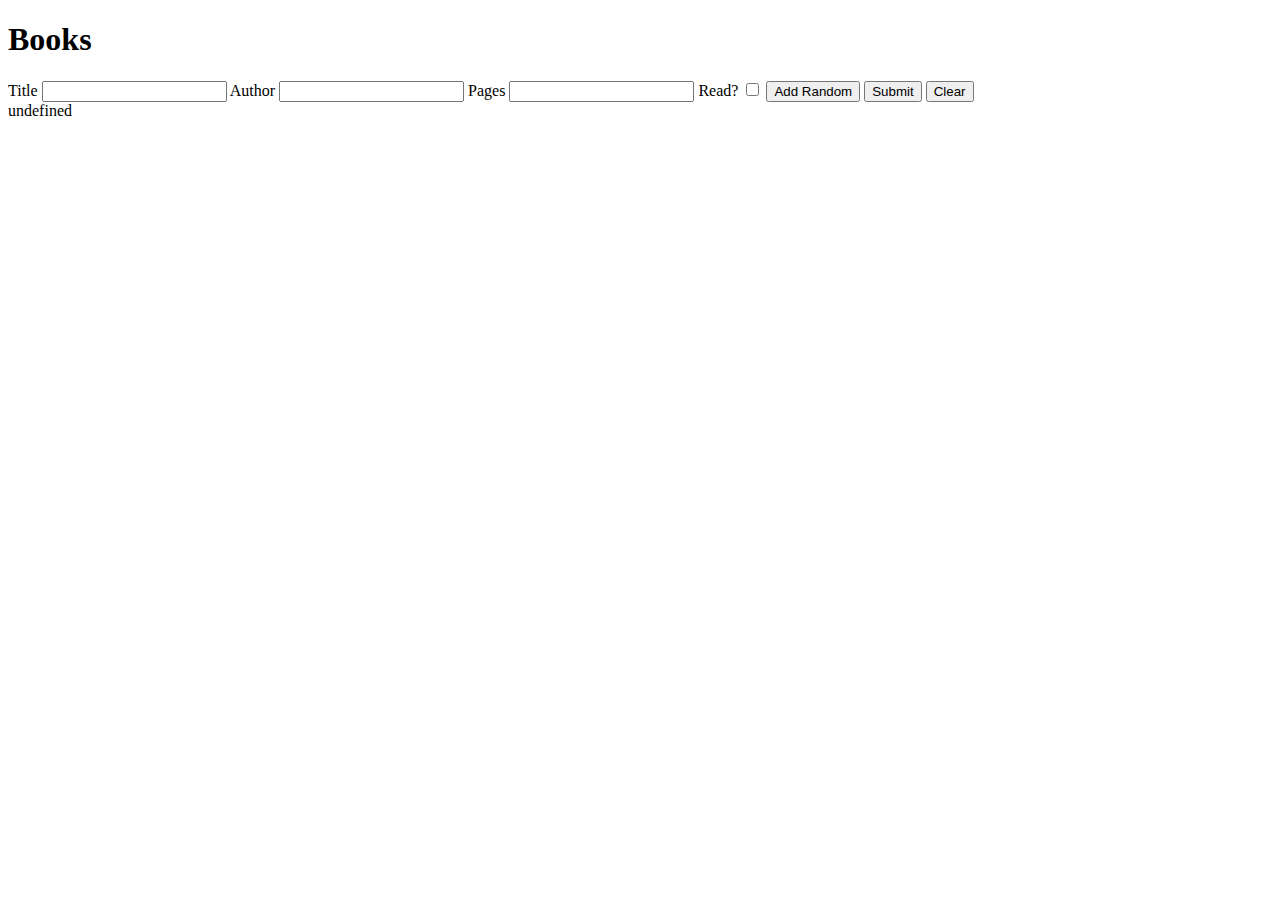
==== indext.html @ aed5944d "Initial commit" ====
<!DOCTYPE html>
<html lang="en">
<head>
    <meta charset="UTF-8">
    <meta http-equiv="X-UA-Compatible" content="IE=edge">
    <meta name="viewport" content="width=device-width, initial-scale=1.0">
    <title>Book</title>
    <script src="main.js" defer></script>
    <link rel="stylesheet" href="main.css">
</head>
<body>
    <h1>Books</h1>

    <form >
        <label for="Title">Title</label>
        <input type="text" name="Title" id="Title">
        
        <label for="Author">Author</label>
        <input type="text" name="Author" id="Author">

        <label for="Pages">Pages</label>
        <input type="number" name="Pages" id="Pages" min="0" >

        <label for="Read">Read?</label>
        <input type="checkbox" name="Read-CheckBox" id="Read-CheckBox">

        <input type="button" value="Add Random" id="add-random">

        <input type="submit" value="Submit">
        <input type="reset" value="Clear">
    </form>


    <div class="books-display-container">
        
    </div>

</body>
</html>
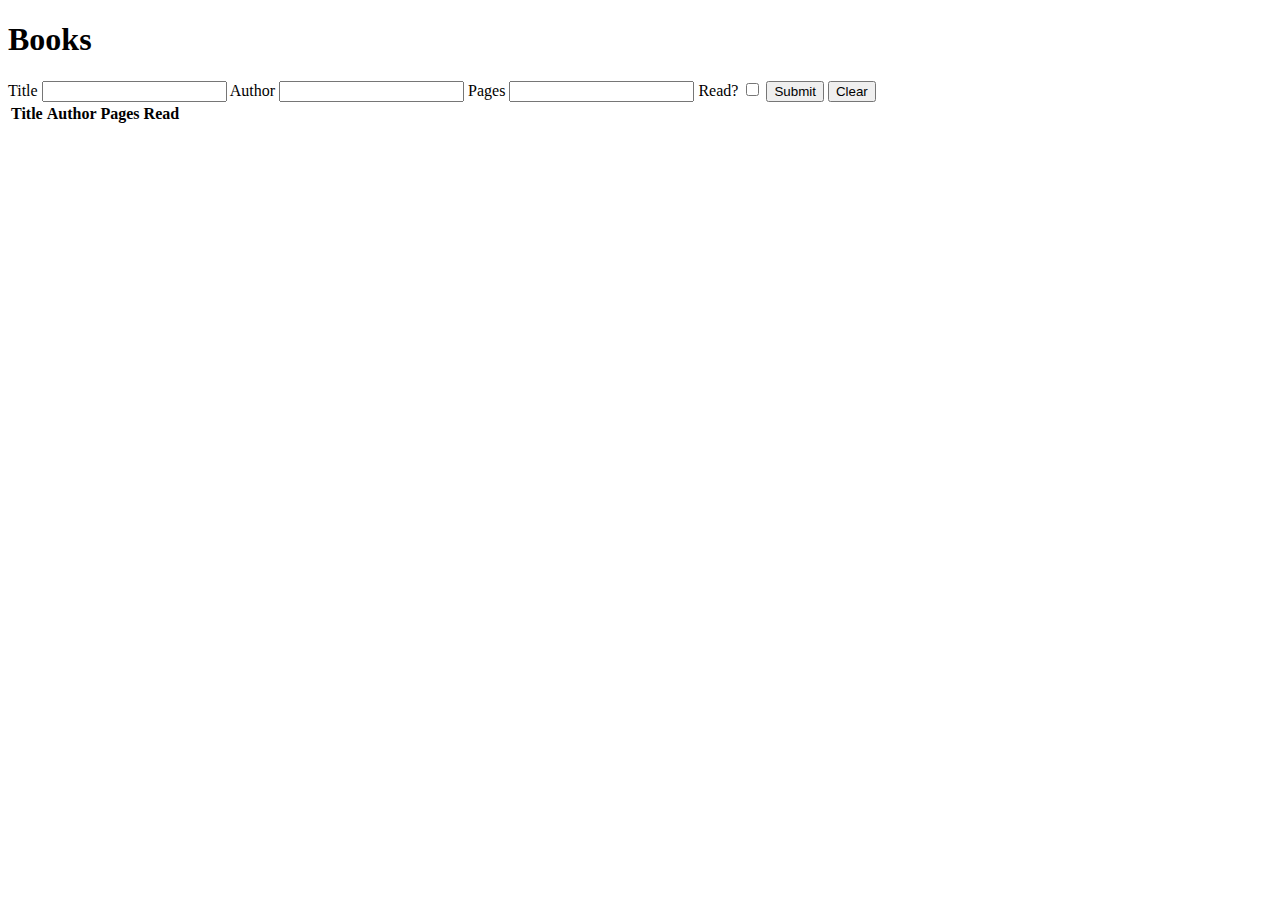
==== commit a3a0268c: "Add book to library rough implemented" ====
--- a/indext.html
+++ b/indext.html
@@ -24,15 +24,19 @@
         <label for="Read">Read?</label>
         <input type="checkbox" name="Read-CheckBox" id="Read-CheckBox">
 
-        <input type="button" value="Add Random" id="add-random">
-
-        <input type="submit" value="Submit">
+        <input id="addSubmitBtn" type="button" value="Submit">
         <input type="reset" value="Clear">
     </form>
 
-
-    <div class="books-display-container">
-        
+    <div class="book-table-container">
+        <table class="book-table">
+            <tr>
+                <th>Title</th>
+                <th>Author</th>
+                <th>Pages</th>
+                <th>Read</th>
+            </tr>
+        </table>
     </div>
 
 </body>
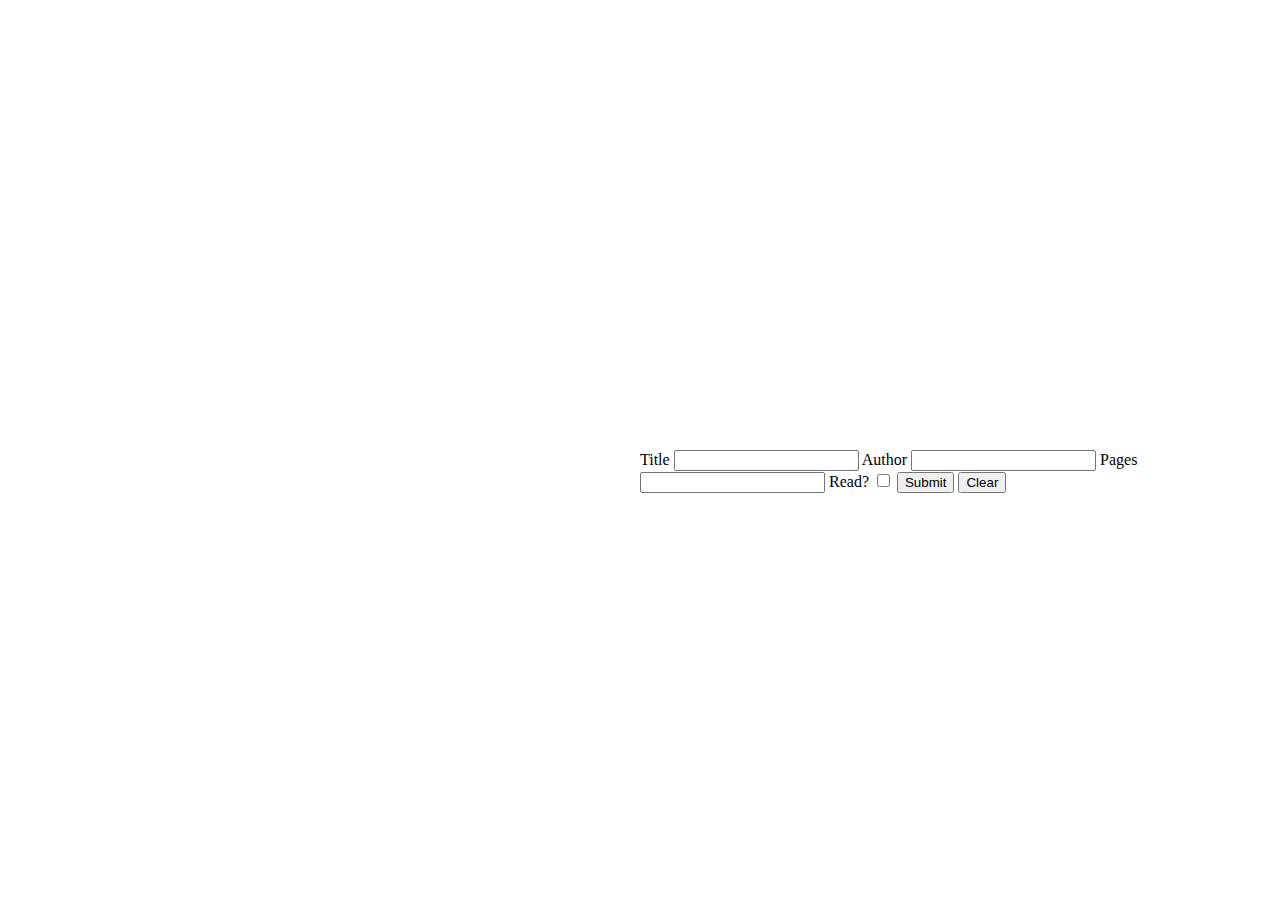
==== commit b6a01bdd: "Remove all code minus form" ====
--- a/indext.html
+++ b/indext.html
@@ -1,5 +1,6 @@
 <!DOCTYPE html>
 <html lang="en">
+
 <head>
     <meta charset="UTF-8">
     <meta http-equiv="X-UA-Compatible" content="IE=edge">
@@ -8,36 +9,28 @@
     <script src="main.js" defer></script>
     <link rel="stylesheet" href="main.css">
 </head>
+
 <body>
-    <h1>Books</h1>
 
-    <form >
-        <label for="Title">Title</label>
-        <input type="text" name="Title" id="Title">
-        
-        <label for="Author">Author</label>
-        <input type="text" name="Author" id="Author">
-
-        <label for="Pages">Pages</label>
-        <input type="number" name="Pages" id="Pages" min="0" >
-
-        <label for="Read">Read?</label>
-        <input type="checkbox" name="Read-CheckBox" id="Read-CheckBox">
-
-        <input id="addSubmitBtn" type="button" value="Submit">
-        <input type="reset" value="Clear">
-    </form>
-
-    <div class="book-table-container">
-        <table class="book-table">
-            <tr>
-                <th>Title</th>
-                <th>Author</th>
-                <th>Pages</th>
-                <th>Read</th>
-            </tr>
-        </table>
+    <div class="book-add-container modal-popup">
+        <div class="book-add-popup">            
+            <form>
+                <label for="Title">Title</label>
+                <input type="text" name="Title" id="Title">
+                <label for="Author">Author</label>
+                <input type="text" name="Author" id="Author">
+                <label for="Pages">Pages</label>
+                <input type="number" name="Pages" id="Pages" min="0">
+                <label for="Read">Read?</label>
+                <input type="checkbox" name="Read-CheckBox" id="Read-CheckBox">
+                <input id="addSubmitBtn" type="button" value="Submit">
+                <input type="reset" value="Clear">
+            </form>
+        </div>
     </div>
 
+
+
 </body>
+
 </html>--- a/main.css
+++ b/main.css
@@ -0,0 +1,13 @@
+.modal-popup{
+    
+}
+
+.book-add-container{
+    display: grid;
+}
+
+.book-add-popup{
+    top: 50%;
+    left: 50%;
+    position:absolute;
+}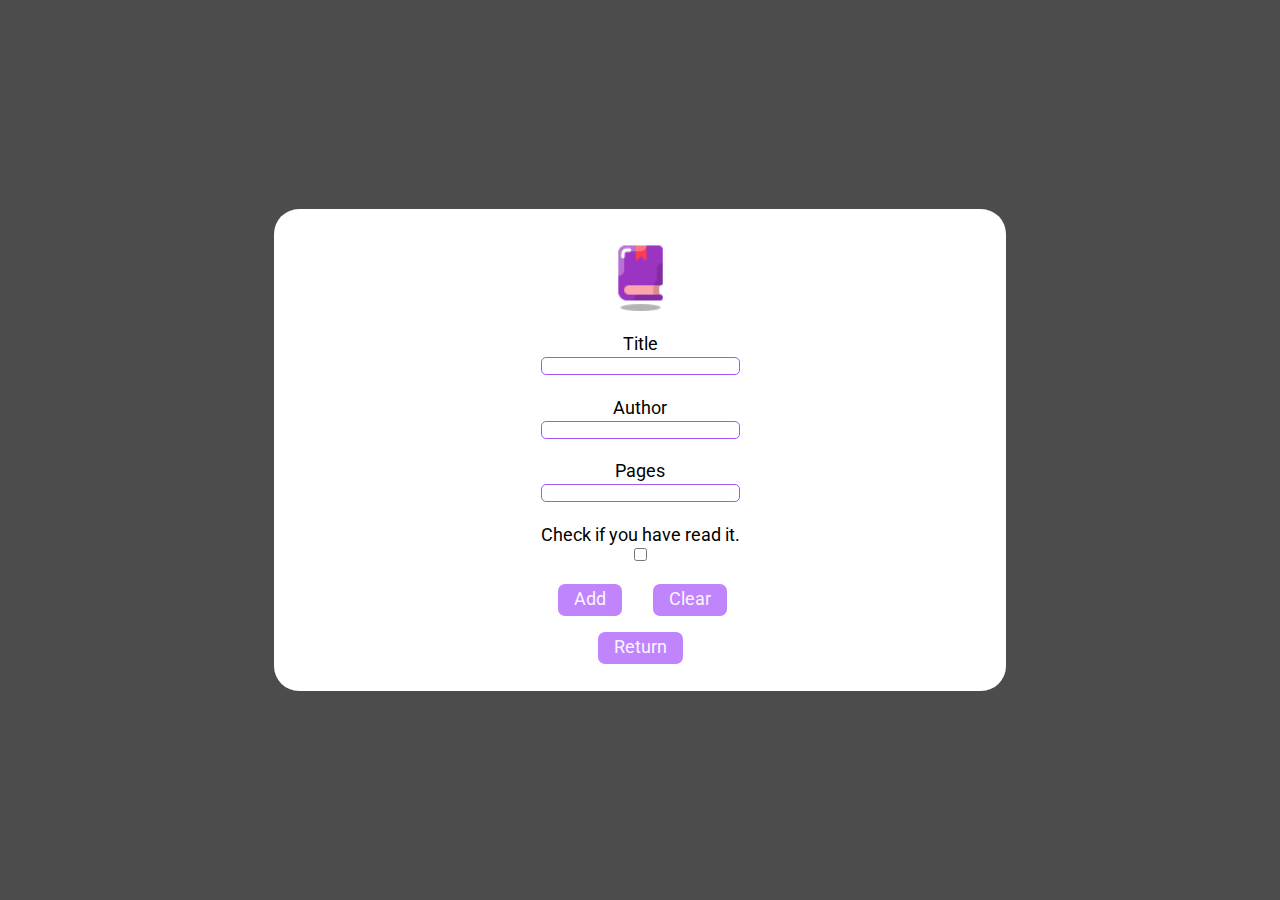
==== commit 47b3b72a: "Add Modal Popup and Assign variables" ====
--- a/indext.html
+++ b/indext.html
@@ -12,22 +12,36 @@
 
 <body>
 
-    <div class="book-add-container modal-popup">
-        <div class="book-add-popup">            
-            <form>
-                <label for="Title">Title</label>
-                <input type="text" name="Title" id="Title">
-                <label for="Author">Author</label>
-                <input type="text" name="Author" id="Author">
-                <label for="Pages">Pages</label>
-                <input type="number" name="Pages" id="Pages" min="0">
-                <label for="Read">Read?</label>
-                <input type="checkbox" name="Read-CheckBox" id="Read-CheckBox">
-                <input id="addSubmitBtn" type="button" value="Submit">
-                <input type="reset" value="Clear">
+
+        <div class="book-add-container-modal">
+            <form class="book-add-popup-content">
+                <div class="photo-container">
+                    <img src="./img/icons8-book-64.png" alt="book icon">
+                </div>
+                    <div class="title-container popup-flex">
+                        <label for="Title">Title</label>
+                        <input type="text" name="Title" id="Title">
+                    </div>
+                    <div class="authoer-container popup-flex">
+                        <label for="Author">Author</label>
+                        <input type="text" name="Author" id="Author">
+                    </div>
+                    <div class="pages-container popup-flex">
+                        <label for="Pages">Pages</label>
+                        <input type="number" name="Pages" id="Pages" min="0">
+                    </div>
+                    <div class="read-container popup-flex">
+                        <label for="Read">Check if you have read it.</label>
+                        <input type="checkbox" name="Read-CheckBox" id="Read-CheckBox">
+                    </div>
+                    <div class="button-container">
+                        <input class="popup-button" id="addSubmitBtn" type="button" value="Add">
+                        <input class="popup-button" type="reset" value="Clear">
+                        <input class="popup-button" type="button" value="Return" id="return-button">
+                    </div>
             </form>
         </div>
-    </div>
+
 
 
 
--- a/main.css
+++ b/main.css
@@ -1,13 +1,112 @@
-.modal-popup{
+@import url('https://fonts.googleapis.com/css2?family=Roboto:ital,wght@0,100;0,300;0,400;0,500;0,700;0,900;1,100;1,300;1,400;1,500;1,700;1,900&display=swap');
+*{
+    margin: 0;
+    padding: 0;
+    font-family: "Roboto", Arial, Helvetica, sans-serif;
+}
+
+:root {
+    /*Pallete*/
+    --c50: #faf5ff;
+    --c100: #f3e8ff;
+    --c200: #e9d5ff;
+    --c300: #d8b4fe;
+    --c400: #c084fc;
+    --c500: #a855f7;
+    --c600: #9333ea;
+    --c700: #7e22ce;
+    --c800: #6b21a8;
+    --c900: #581c87;
+}
+
+
+/*Modal Form formatting*/
+
+.book-add-container-modal{
+    position: absolute;
+    top: 0;
+    width: 100%;
+    height: 100%;
+    background-color: rgba(0,0,0,.7) ;
+    display: flex;
+    justify-content: center;
+    align-items: center;
+}
+
+.book-add-popup-content{
+    background-color: white;
+    height: clamp(250px, 50%, 1000px);
+    width: clamp(250px, 50%, 1000px);
+    width: 700px;
+    border-radius: 25px;
+    margin: 0 2rem 0 2rem;
+    display: grid;
+    justify-content: center;
+    align-items: center;
+    text-align: center;
+    padding: 1rem;
+}
+
+.book-add-popup-content input[type="Text"], .book-add-popup-content input[type="Number"]{
+    height: 1rem;
+    padding-left: 3px;
+    border-radius: 5px;
+    border: solid 1px var(--c500);
     
 }
 
-.book-add-container{
+.photo-container{
     display: grid;
+    align-items: center;
+    justify-self: center;
 }
 
-.book-add-popup{
-    top: 50%;
-    left: 50%;
-    position:absolute;
-}+.photo-container img{
+    height: 75px;
+    min-height: 10px;
+}
+
+
+.button-container{
+    display: grid;
+    grid-template-columns: 1fr 1fr;
+    grid-auto-rows: auto;
+    row-gap: 1rem;
+    justify-items: center;
+}
+
+.popup-button{
+    width: auto;
+    font-size: 1.1rem;
+    margin: 0 5px 0 5px;
+    padding: 0 1rem .1rem 1rem;
+    background-color: var(--c400);
+    border: none;
+    height: clamp(2rem, 30px, 3rem);
+    color: var(--c50);
+    border-radius: 7px;
+}
+
+.popup-button:hover{
+    transition: 100ms ease-in-out;
+    background-color: white;
+    color: var(--c900);
+    transform: scale(1.1);
+}
+
+#return-button{
+    grid-column: 1 / -1;
+}
+
+.popup-flex{
+    display: flex;
+    flex-direction: column;
+    gap: .2rem;
+    font-size: 1.1rem;
+}
+
+.hide{
+    display: none;
+}
+
+/*End Modal Form Formatting
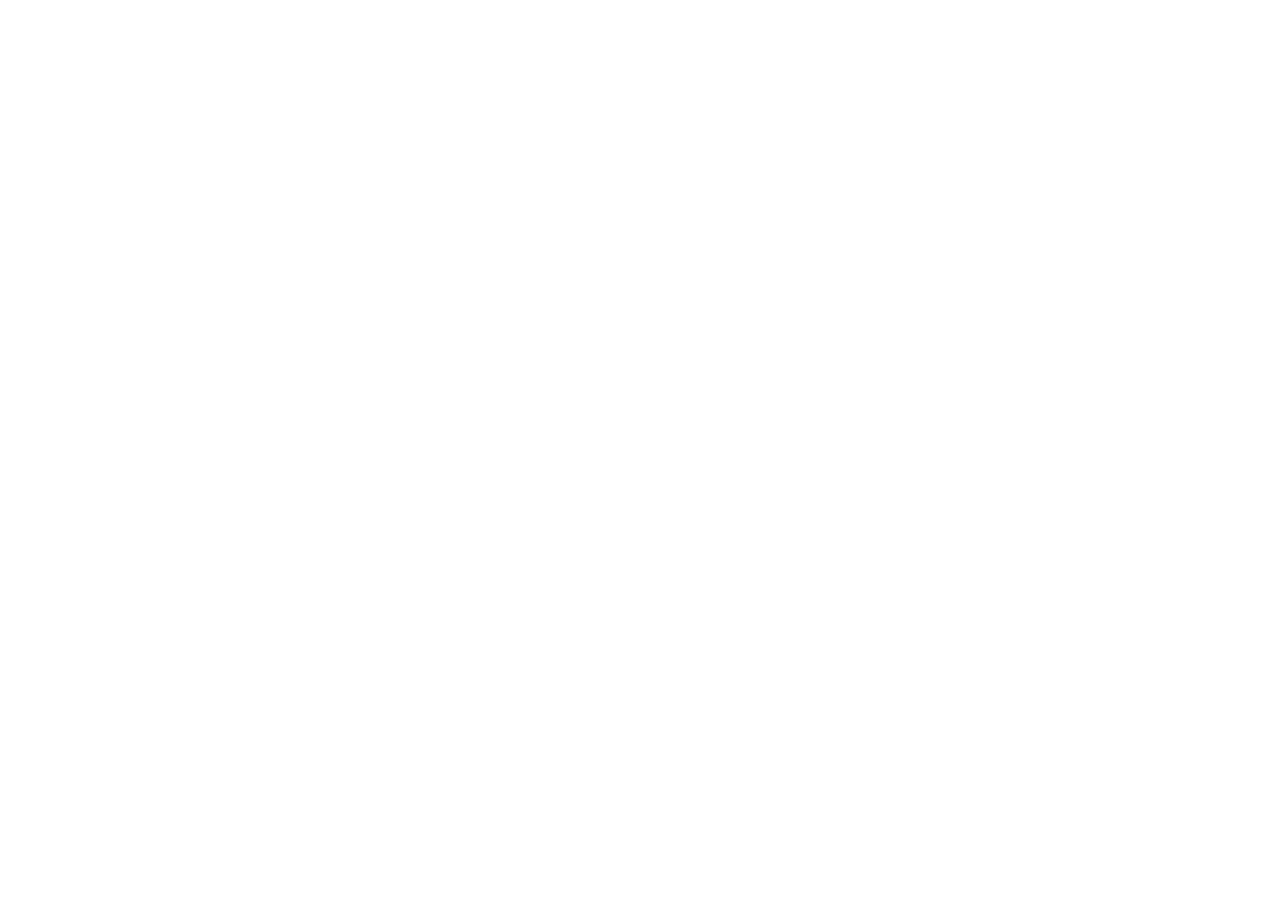
==== commit a70a2945: "Add "Add Book" Logic" ====
--- a/indext.html
+++ b/indext.html
@@ -13,29 +13,29 @@
 <body>
 
 
-        <div class="book-add-container-modal">
+        <div class="book-add-container-modal hide">
             <form class="book-add-popup-content">
                 <div class="photo-container">
                     <img src="./img/icons8-book-64.png" alt="book icon">
                 </div>
                     <div class="title-container popup-flex">
                         <label for="Title">Title</label>
-                        <input type="text" name="Title" id="Title">
+                        <input type="text" name="Title" id="Title" required>
                     </div>
                     <div class="authoer-container popup-flex">
                         <label for="Author">Author</label>
-                        <input type="text" name="Author" id="Author">
+                        <input type="text" name="Author" id="Author" required>
                     </div>
                     <div class="pages-container popup-flex">
                         <label for="Pages">Pages</label>
-                        <input type="number" name="Pages" id="Pages" min="0">
+                        <input type="number" name="Pages" id="Pages" min="0" required>
                     </div>
                     <div class="read-container popup-flex">
                         <label for="Read">Check if you have read it.</label>
                         <input type="checkbox" name="Read-CheckBox" id="Read-CheckBox">
                     </div>
                     <div class="button-container">
-                        <input class="popup-button" id="addSubmitBtn" type="button" value="Add">
+                        <input class="popup-button" id="addSubmitBtn" type="submit" value="Add">
                         <input class="popup-button" type="reset" value="Clear">
                         <input class="popup-button" type="button" value="Return" id="return-button">
                     </div>
@@ -45,6 +45,8 @@
 
 
 
+
+
 </body>
 
 </html>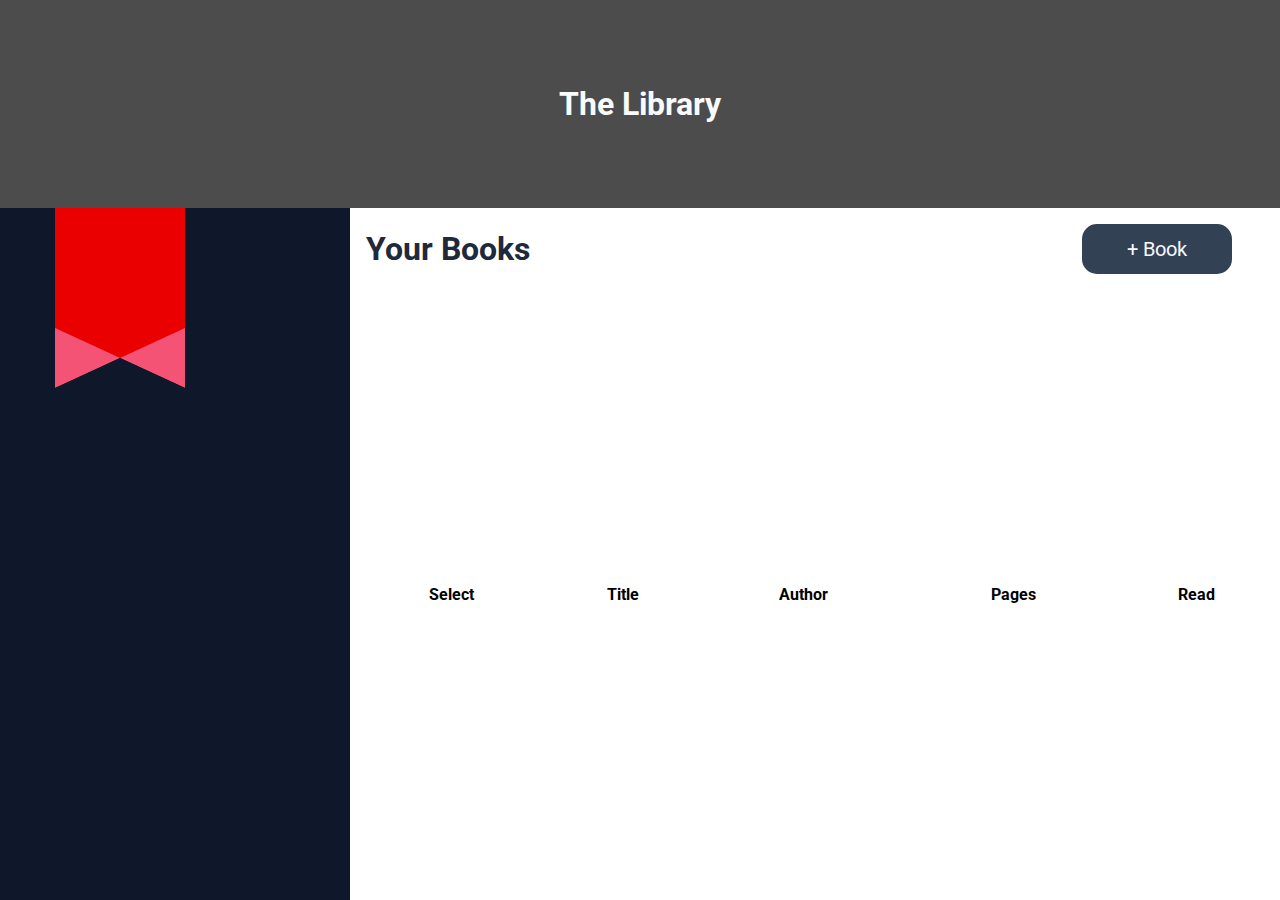
==== commit 7c5b567b: "Add Main Display Layout and Add Button" ====
--- a/indext.html
+++ b/indext.html
@@ -13,10 +13,56 @@
 <body>
 
 
+
+    <main>
+        <div class="sidebar">
+            <div class="book-mark-container">
+                <img src="./img/icons8-bookmark-240.png" alt="Image of bookmark">
+            </div>
+        </div>
+        <div class="header">
+            <div class="header-container">
+                <h1>The Library</h1>
+            </div>
+        </div>
+        <div class="content-container">
+            <div class="container-nav">
+                <div class="container-nav-header-text">
+                    <h1>Your Books</h1>
+                </div>
+                <div class="plus-book-container">
+                    <button class="plus-book">+ Book</button>
+                </div>
+            </div>
+            <table class="book-table">
+                <tr>
+                    <th>
+                        Select
+                    </th>
+                    <th>
+                        Title
+                    </th>
+                    <th>
+                        Author
+                    </th>
+                    <th>
+                        Pages
+                    </th>
+                    <th>
+                        Read
+                    </th>
+                </tr>
+            </table>
+        </div>
+    </main>
+
+
+
+
         <div class="book-add-container-modal hide">
             <form class="book-add-popup-content">
                 <div class="photo-container">
-                    <img src="./img/icons8-book-64.png" alt="book icon">
+                    <img src="./img/icons8-informatics-book-100.png" alt="book icon">
                 </div>
                     <div class="title-container popup-flex">
                         <label for="Title">Title</label>
--- a/main.css
+++ b/main.css
@@ -1,4 +1,19 @@
 @import url('https://fonts.googleapis.com/css2?family=Roboto:ital,wght@0,100;0,300;0,400;0,500;0,700;0,900;1,100;1,300;1,400;1,500;1,700;1,900&display=swap');
+
+/*Navigation
+Pallete
+1. Modal Formatting
+2. Grid Formatting
+3. Side Bar Formatting
+4. Header Formatting
+5. Content Formatting
+6. Hover Formatting
+End Navigation*/
+
+
+
+
+
 *{
     margin: 0;
     padding: 0;
@@ -7,20 +22,20 @@
 
 :root {
     /*Pallete*/
-    --c50: #faf5ff;
-    --c100: #f3e8ff;
-    --c200: #e9d5ff;
-    --c300: #d8b4fe;
-    --c400: #c084fc;
-    --c500: #a855f7;
-    --c600: #9333ea;
-    --c700: #7e22ce;
-    --c800: #6b21a8;
-    --c900: #581c87;
-}
-
-
-/*Modal Form formatting*/
+    --c50: #f8fafc;
+    --c100: #f1f5f9;
+    --c200: #e2e8f0;
+    --c300: #cbd5e1;
+    --c400: #94a3b8;
+    --c500: #64748b;
+    --c600: #475569;
+    --c700: #334155;
+    --c800: #1e293b;
+    --c900: #0f172a;
+}
+
+
+/*1.Modal Form formatting*/
 
 .book-add-container-modal{
     position: absolute;
@@ -109,4 +124,121 @@
     display: none;
 }
 
-/*End Modal Form Formatting
+/*End Modal Form Formatting*/
+
+
+/*2. Grid Formatting*/
+main{
+    min-height: 100vh;
+    display: grid;    
+    grid-template-columns: clamp(250px, 30%, 350px) auto;
+    grid-template-rows: 1.5fr 5fr;
+}
+
+.sidebar{
+    grid-column: 1;
+    grid-row: 2 / -1;
+}
+
+.header{
+    grid-row: 1;
+    grid-column: 1 / -1;
+}
+
+.table-container{
+    grid-row: 2;
+    grid-column: 2;
+}
+/*End Grid Formatting*/
+
+
+/*3. Side Bar Formatting*/
+.sidebar{
+    background-color: var(--c900);
+    display: grid;
+}
+
+.book-mark-container{
+    justify-self: start;
+}
+
+.book-mark-container img{
+    margin: 0;
+}
+
+
+
+/*End Side Bar Formatting*/
+
+
+/*4. Header Formatting*/
+.header{
+    background-image: url(./img/alfons-morales-YLSwjSy7stw-unsplash.jpg);
+    background-size: cover;
+    display: grid;
+}
+
+.header-container{
+    place-self: center;
+    height: 100%;
+    width: 100%;
+    background-color:rgba(0, 0, 0, .7);
+    text-align: center;
+    display: grid;
+    align-content: center;
+    color: var(--c50);
+}
+/*End Header Formatting*/
+
+
+/*5. Content Formatting*/
+.content-container{
+    display: grid;
+    grid-template-rows: .5fr 5fr;
+}
+
+.container-nav{
+    display: grid;
+    grid-template-columns: auto 1fr;
+    align-items: center;
+}
+
+.container-nav-header-text{
+    padding: 1rem;
+}
+
+.container-nav-header-text h1{
+    color: var(--c800)
+}
+
+.plus-book-container{
+    justify-self: end;
+    margin-right: 2rem;
+    padding: 1rem;    
+}
+
+.plus-book{
+    background-color: var(--c700);
+    height: 50px;
+    width: 150px;
+    border: none;
+    border-radius: 15px;
+    color: var(--c50);
+    font-size: 1.25rem;
+}
+
+.plus-book:hover{
+    background-color: white;
+    color: var(--c800);
+    transform: scale(1.15);
+    font-weight: bold;
+    transition: 100ms ease-in-out;
+}
+
+.book-table{
+
+}
+/*End Content Formatting*/
+
+/*6. Hover formatting*/
+/* End Hover formatting*/
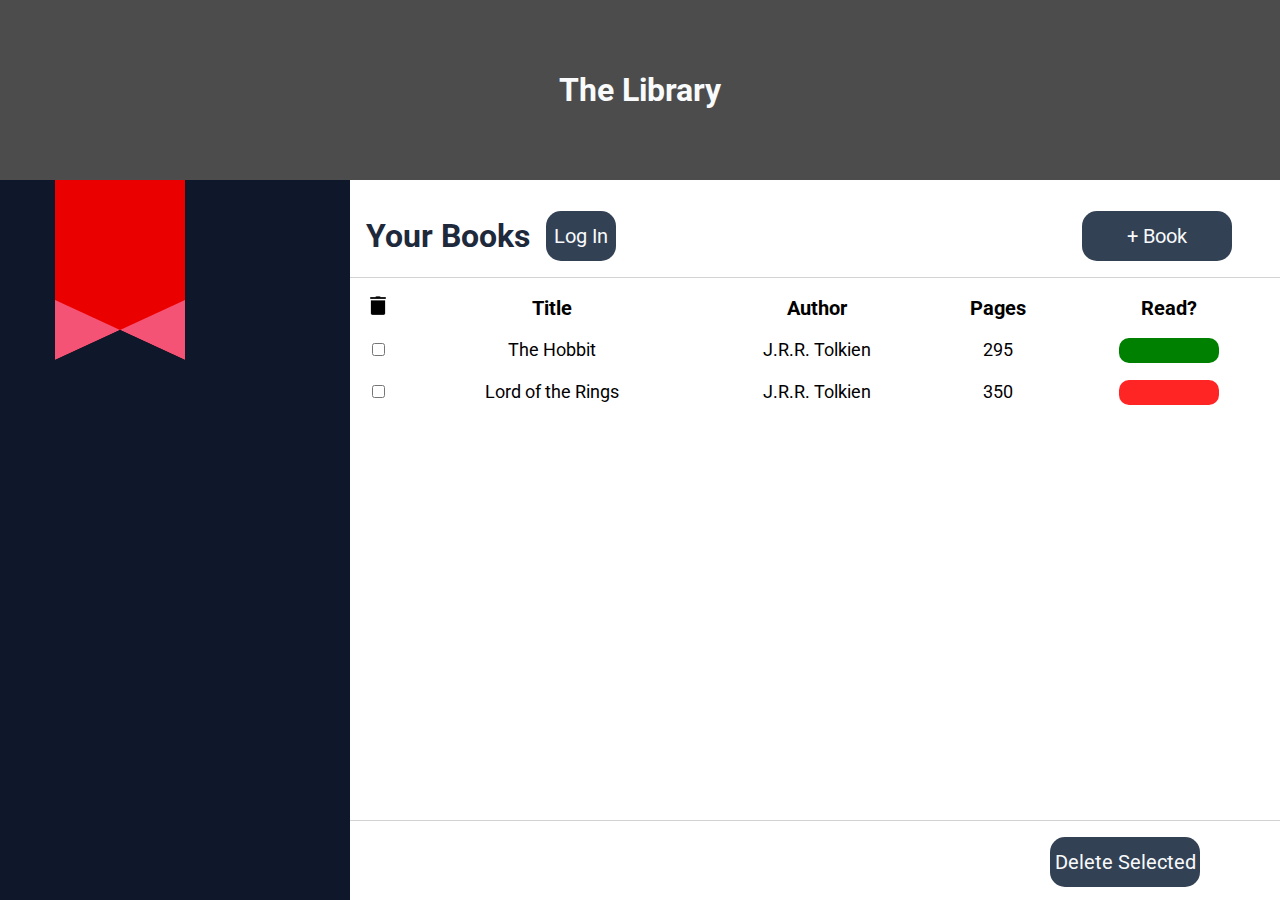
==== commit 130d77a7: "Add "delete and add" logic" ====
--- a/indext.html
+++ b/indext.html
@@ -30,14 +30,19 @@
                 <div class="container-nav-header-text">
                     <h1>Your Books</h1>
                 </div>
+                <div class="signin-button-container">
+                    <button class="login-button">Log In</button>
+                </div>
                 <div class="plus-book-container">
                     <button class="plus-book">+ Book</button>
                 </div>
             </div>
+        </div>
+        <div class="table-container">
             <table class="book-table">
                 <tr>
                     <th>
-                        Select
+                        <img id="trash-icon" src="./img/icons8-trash-60.png" alt="">
                     </th>
                     <th>
                         Title
@@ -49,10 +54,13 @@
                         Pages
                     </th>
                     <th>
-                        Read
+                        Read?
                     </th>
                 </tr>
             </table>
+        </div>
+        <div class="delete-button-container">
+            <button id="delete-button">Delete Selected</button>
         </div>
     </main>
 
--- a/main.css
+++ b/main.css
@@ -130,9 +130,10 @@
 /*2. Grid Formatting*/
 main{
     min-height: 100vh;
+    height: 100vh;
     display: grid;    
-    grid-template-columns: clamp(250px, 30%, 350px) auto;
-    grid-template-rows: 1.5fr 5fr;
+    grid-template-columns: clamp(190px, 30%, 350px) auto;
+    grid-template-rows: 20% 10% auto 5rem;
 }
 
 .sidebar{
@@ -141,13 +142,19 @@
 }
 
 .header{
-    grid-row: 1;
+    grid-row: 1 / 1;
     grid-column: 1 / -1;
 }
 
-.table-container{
+.content-container{
     grid-row: 2;
     grid-column: 2;
+}
+
+.table-container{
+    grid-row: 3;
+    grid-column: 2;
+
 }
 /*End Grid Formatting*/
 
@@ -194,13 +201,16 @@
 /*5. Content Formatting*/
 .content-container{
     display: grid;
-    grid-template-rows: .5fr 5fr;
+    grid-template-rows: auto;
+    grid-auto-rows: auto;
 }
 
 .container-nav{
     display: grid;
-    grid-template-columns: auto 1fr;
+    grid-template-columns: auto auto 1fr;
     align-items: center;
+    margin-top: 15px;
+    border-bottom: solid 1px lightgray;
 }
 
 .container-nav-header-text{
@@ -217,7 +227,7 @@
     padding: 1rem;    
 }
 
-.plus-book{
+.plus-book, .login-button, #delete-button{
     background-color: var(--c700);
     height: 50px;
     width: 150px;
@@ -227,7 +237,12 @@
     font-size: 1.25rem;
 }
 
-.plus-book:hover{
+.login-button, #delte-button{
+    width: auto;
+    padding: 0 .5rem 0 .5rem;
+}
+
+.plus-book:hover, .login-button:hover, #delete-button:hover{
     background-color: white;
     color: var(--c800);
     transform: scale(1.15);
@@ -235,9 +250,69 @@
     transition: 100ms ease-in-out;
 }
 
+.table-container{
+    display: grid;
+    overflow-y: scroll;
+}
+
 .book-table{
-
-}
+    padding-top: 1rem;
+    align-self: start;
+    text-align: center;
+
+}
+
+.book-table th{
+    font-size: 1.25rem;
+}
+
+.book-table tr{
+    font-size: 1.1rem;
+    height: 2.5rem;
+}
+
+#trash-icon{
+    height: 1.5rem;
+}
+
+.readButton {
+    width: 100px;
+    height: 25px;
+    border: none;
+    border-radius: 10px;
+    font-size: 1.1rem;
+    color: var(--c50);
+
+}
+
+.readButton:hover{
+    transform: scale(1.1);
+}
+
+.notReadButton{
+    background-color: rgb(255, 37, 37);
+}
+
+
+.isReadButton{
+    background-color: green;
+}
+
+
+
+.delete-button-container{
+    display: flex;
+    justify-content: end;
+    border-top: solid 1px lightgray
+}
+
+#delete-button{
+    margin: 1rem 5rem 2rem 
+
+}
+
+
+
 /*End Content Formatting*/
 
 /*6. Hover formatting*/
